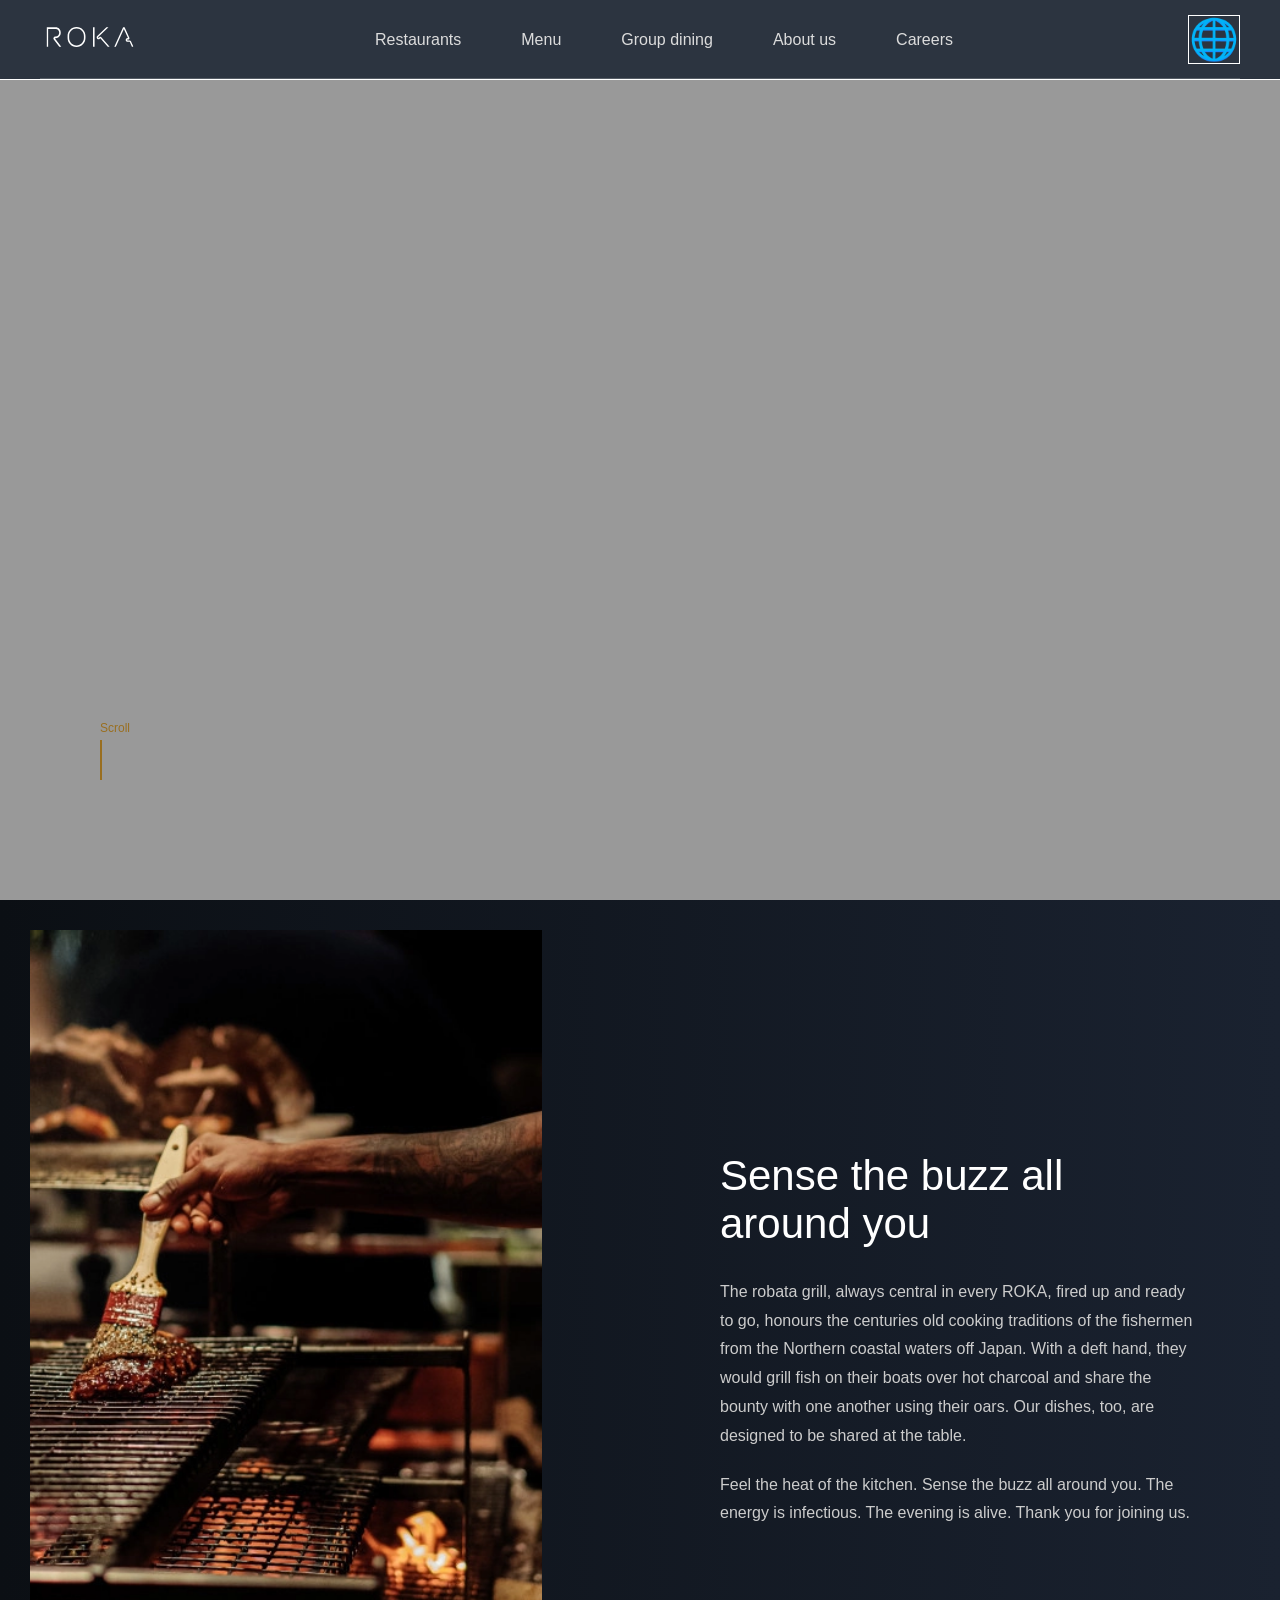
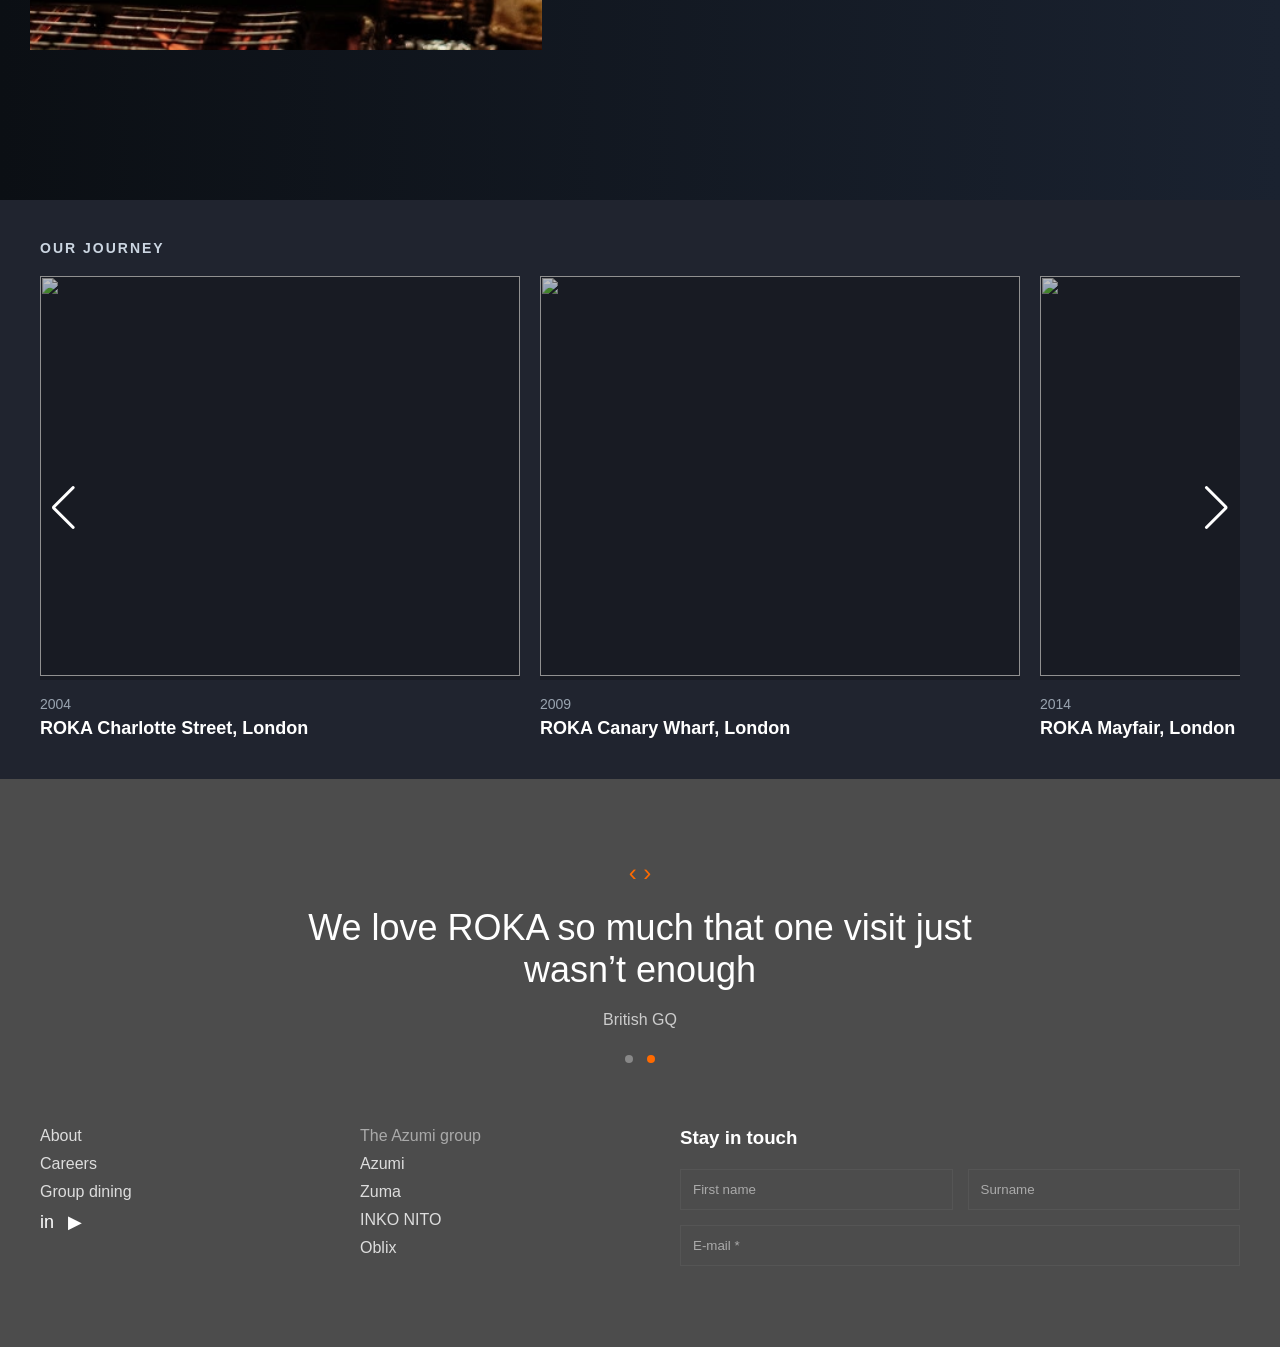
==== about.html @ 0e9c4a77 "first commit" ====
<!DOCTYPE html>
<html lang="en">
<head>
    <meta charset="UTF-8">
    <meta name="viewport" content="width=device-width, initial-scale=1.0">
    <title>About us</title>
    <link rel="stylesheet" href="style.css">
    <link rel="stylesheet" href="https://cdn.jsdelivr.net/npm/swiper/swiper-bundle.min.css"/>
    <style>
* {
  margin: 0;
  padding: 0;
  box-sizing: border-box;
  font-family: Arial, sans-serif;
}

.hero {
  position: relative;
  height: 100vh;
  color: white;
  overflow: hidden;
}

/* Background */
.hero-bg {
  position: absolute;
  width: 100%;
  height: 100%;
  background: url('/img/mount.jpg') no-repeat center/cover;
  background-attachment: fixed;
  z-index: -1;
}

/* Center Title */
.hero-title {
    color: white;
  position: absolute;
  top: 30%;
  left: 50%;
  transform: translate(-50%, -50%);
  font-size: 120px;
  letter-spacing: 20px;
  font-weight: 300;
}

/* Left Text */
.hero-left {
  position: absolute;
  bottom: 80px;
  left: 60px;
  max-width: 300px;
  font-size: 14px;
  opacity: 0.8;
}

/* Right Text */
.hero-right {
  position: absolute;
  bottom: 80px;
  right: 60px;
  max-width: 300px;
  font-size: 14px;
  text-align: right;
  opacity: 0.8;
  
}

/* Scroll Indicator */
.scroll {
  margin-top: 20px;
}

.scroll span {
  color: orange;
  font-size: 12px;
}

.line {
  width: 2px;
  height: 40px;
  background: orange;
  margin-top: 5px;
}

.about-section {
  display: flex;
  min-height: 100vh;
  background: linear-gradient(to right, #0b0f14, #1a2230);
  color: white;
}

/* LEFT IMAGE */
.about-image {
  width: 50%;
  position: relative;
}

.about-image img {
  width: 80%;
  height: 80%;
  object-fit: cover;
  margin: 30px;
}

/* SCROLL INDICATOR */
.scroll {
  position: absolute;
  bottom: 40px;
  left: 40px;
}

.scroll span {
  color: orange;
  font-size: 12px;
}

.scroll .line {
  width: 2px;
  height: 40px;
  background: orange;
  margin-top: 5px;
}

/* RIGHT CONTENT */
.about-content {
  width: 50%;
  padding: 100px 80px;
  display: flex;
  flex-direction: column;
  justify-content: center;
}

.about-content h2 {
  font-size: 42px;
  font-weight: 300;
  margin-bottom: 30px;
}

.about-content p {
  font-size: 16px;
  line-height: 1.8;
  margin-bottom: 20px;
  color: #ccc;
}


.journey {
  padding: 40px;
  background: #20242f;
}

.journey h2 {
  font-size: 14px;
  letter-spacing: 2px;
  margin-bottom: 20px;
  color: #cbd5e1;
}

/* Slide */
.swiper-slide {
  width: 480px;
}

/* Card */
.card {
  position: relative;
  overflow: hidden;
}

.card img {
  width: 100%;
  height: 400px;
  object-fit: cover;
  transition: 0.4s;
}

/* Overlay shadow */
.card::before {
  content: "";
  position: absolute;
  inset: 0;
  background: rgba(0,0,0,0.25);
}

/* Hover */
.card:hover img {
  transform: scale(1.05);
}

/* Info */
.info {
  margin-top: 15px;
}

.info span {
  font-size: 14px;
  color: #9aa5b1;
}

.info h3 {
  font-size: 18px;
  margin-top: 5px;
}

/* Arrows */
.swiper-button-next,
.swiper-button-prev {
  color: white;
}






    </style>

</head>
<body>

<header class="navbar">
<div class="logo">
  <a href="/">
    <img src="/img/logo.svg" class="logo-img" alt="Logo">
  </a>
</div>

  <nav class="nav-links">
    <div class="dropdown">
    <a href="#" id="restaurantBtn">Restaurants</a>

    <!-- DROPDOWN MENU -->
    <div class="dropdown-menu" id="dropdownMenu">
      <div class="dropdown-content">
        <a href="#">London</a>
        <a href="#">Dubai</a>
        <a href="#">Riyadh</a>
        <a href="#">Ithra</a>
      </div>
    </div>
  </div>
    <a href="/menu.html">Menu</a>
    <a href="/group.html">Group dining</a>
    <a href="/about.html">About us</a>
    <a href="/carear.html">Careers</a>
  </nav>

  <div class="nav-right">
    🌐
  </div>
</header>



<section class="hero">

  <!-- Background Image -->
  <div class="hero-bg"></div>

  <!-- Center Logo -->
  <h1 class="hero-title">ROKA</h1>

  <!-- Left Text -->
  <div class="hero-left">
    <p>
      A meeting place where food and drinks <br>
      are served around the robata (RO)
    </p>
    <div class="scroll">
      <span>Scroll</span>
      <div class="line"></div>
    </div>
  </div>

  <!-- Right Text -->
  <div class="hero-right">
    <p>
      Heat, warmth and an all-embracing <br>
      energy surround (KA)
    </p>
  </div>

</section>

<section class="about-section">

  <!-- Left Image -->
  <div class="about-image">
    <img src="/img/about2.webp" alt="grill">
    
    
  </div>

  <!-- Right Content -->
  <div class="about-content">
    <h2>Sense the buzz all around you</h2>

    <p>
      The robata grill, always central in every ROKA, fired up and ready to go,
      honours the centuries old cooking traditions of the fishermen from the
      Northern coastal waters off Japan. With a deft hand, they would grill fish
      on their boats over hot charcoal and share the bounty with one another
      using their oars. Our dishes, too, are designed to be shared at the table.
    </p>

    <p>
      Feel the heat of the kitchen. Sense the buzz all around you. The energy is
      infectious. The evening is alive. Thank you for joining us.
    </p>
  </div>

</section>

<section class="journey">
  <h2>OUR JOURNEY</h2>

  <div class="swiper mySwiper">
    <div class="swiper-wrapper">

      <!-- Slide 1 -->
      <div class="swiper-slide">
        <div class="card">
          <img src="https://images.unsplash.com/photo-1555396273-367ea4eb4db5">
        </div>
        <div class="info">
          <span>2004</span>
          <h3>ROKA Charlotte Street, London</h3>
        </div>
      </div>

      <!-- Slide 2 -->
      <div class="swiper-slide">
        <div class="card">
          <img src="https://images.unsplash.com/photo-1552566626-52f8b828add9">
        </div>
        <div class="info">
          <span>2009</span>
          <h3>ROKA Canary Wharf, London</h3>
        </div>
      </div>

      <!-- Slide 3 -->
      <div class="swiper-slide">
        <div class="card">
          <img src="https://images.unsplash.com/photo-1550966871-3ed3cdb5ed0c">
        </div>
        <div class="info">
          <span>2014</span>
          <h3>ROKA Mayfair, London</h3>
        </div>
      </div>

      <div class="swiper-slide">
        <div class="card">
          <img src="https://images.unsplash.com/photo-1550966871-3ed3cdb5ed0c">
        </div>
        <div class="info">
          <span>2014</span>
          <h3>ROKA Mayfair, London</h3>
        </div>
      </div>

    </div>

    <!-- Arrows -->
    <div class="swiper-button-next"></div>
    <div class="swiper-button-prev"></div>
  </div>
</section>











<footer class="footer">

  <!-- TOP TEXT / SLIDER -->
  <div class="footer-top">
    <div class="arrows">‹ ›</div>

    <h2>
      We love ROKA so much that one visit just wasn’t enough
    </h2>

    <p class="author">British GQ</p>

    <div class="dots">
      <span></span>
      <span class="active"></span>
    </div>
  </div>

  <!-- FOOTER CONTENT -->
  <div class="footer-content">

    <!-- LEFT -->
    <div class="footer-col">
      <a href="#">About</a>
      <a href="#">Careers</a>
      <a href="#">Group dining</a>

      <div class="social">
        <span>in</span>
        <span>▶</span>
      </div>
    </div>

    <!-- MIDDLE -->
    <div class="footer-col">
      <p class="heading">The Azumi group</p>
      <a href="#">Azumi</a>
      <a href="#">Zuma</a>
      <a href="#">INKO NITO</a>
      <a href="#">Oblix</a>
    </div>

    <!-- RIGHT FORM -->
    <div class="footer-col form">
      <h3>Stay in touch</h3>

      <div class="form-row">
        <input type="text" placeholder="First name">
        <input type="text" placeholder="Surname">
      </div>

      <input type="email" placeholder="E-mail *">

    </div>

  </div>

</footer>
<script src="https://cdn.jsdelivr.net/npm/swiper/swiper-bundle.min.js"></script>
<script>
var swiper = new Swiper(".mySwiper", {
  slidesPerView: "auto",
  spaceBetween: 20,
  loop: true,

  navigation: {
    nextEl: ".swiper-button-next",
    prevEl: ".swiper-button-prev",
  },
});
</script>

    
</body>
</html>
---- style.css ----
/* RESET */
* {
  margin: 0;
  padding: 0;
  box-sizing: border-box;
  font-family: 'Arial', sans-serif;
}

body {
  color: #fff;
}

/* NAVBAR */
.navbar {
  position: fixed;
  top: 0;
  width: 100%;
  height: 80px;
  background-color: #2c3440; /* dark bluish */
  display: flex;
  align-items: center;
  justify-content: space-between;
  padding: 0 40px;
  color: #fff;
  z-index: 100;
  border-bottom:1px solid white;
}

/* dropdown*/
.dropdown {
  position: relative;
}

/* DROPDOWN MENU */
.dropdown-menu {
  position: absolute;
  top: 55px; /* below navbar */
  left: 0;
  width: 1000px;
  height: 400px;
  background: #1f2732;
  padding: 20px;
  display: none;
}

/* LINKS */
.dropdown-content a {
  display: block;
  color: #ddd;
  text-decoration: none;
  padding: 10px 0;
  transition: 0.3s;
}

.dropdown-content a:hover {
  color: #fff;
}





/* LOGO */
.logo {
  font-size: 22px;
  letter-spacing: 6px;
  font-weight: 300;
}
.logo-img{
    height:20px;
    width: 100px;
    

}

/* CENTER NAV */
.nav-links {
  display: flex;
  gap: 60px;
  justify-content: space-evenly; /* spacing like screenshot */
}

.nav-links a {
  text-decoration: none;
  color: #dcdcdc;
  font-size: 16px;
  font-weight: 300;
  transition: 0.3s;
  
}

.nav-links a:hover {
  color: orange;
  border-bottom:1px solid orange;
}

/* RIGHT ICON */
.nav-right {
  font-size: 40px;
  cursor: pointer;
  border:1px solid white;
}

/* OPTIONAL BORDER LINE */
.navbar::after {
  content: "";
  position: absolute;
  bottom: 0;
  left: 40px;
  right: 40px;
  height: 1px;
  background: rgba(255,255,255,0.2);
  
}

/* HERO */
/* HERO SECTION */
.hero {
  position: relative;
  height: 100vh;
  overflow: hidden;
}

/* VIDEO STYLE */
.bg-video {
  position: absolute;
  top: 50%;
  left: 50%;
  width: 100%;
  height: 100%;
  object-fit: cover;
  transform: translate(-50%, -50%);
  z-index: -1;
}

/* DARK OVERLAY */
.hero::after {
  content: "";
  position: absolute;
  width: 100%;
  height: 100%;
  background: rgba(0,0,0,0.4);
  top: 0;
  left: 0;
}

/* CONTENT */
/* SECTION */
.roka-content {
  background-color: #2c3440;
  color: #dcdcdc;
  padding: 100px 20px;
}

/* CENTER CONTAINER */
.container {
  max-width: 900px;
  margin: auto;
}

/* HEADING */
.roka-content h1 {
  font-size: 42px;
  font-weight: 300;
  line-height: 1.4;
  margin-bottom: 30px;
}

/* PARAGRAPH */
.roka-content p {
  font-size: 18px;
  line-height: 1.7;
  margin-bottom: 40px;
  color: #bfbfbf;
}

/* HIGHLIGHT TEXT */
.highlight {
  color: #ff6a00; /* orange accent */
}

/* BUTTON */
.btn-outline {
  display: inline-block;
  padding: 12px 25px;
  border: 1px solid #ff6a00;
  color: #ff6a00;
  text-decoration: none;
  transition: 0.3s;
}

.btn-outline:hover {
  background-color: #ff6a00;
  color: #fff;
}

/* BUTTON */
.btn {
  padding: 10px 25px;
  border: 1px solid white;
  color: white;
  text-decoration: none;
}

/* ABOUT */
.about {
  padding: 80px 20px;
  text-align: center;
  background: #111;
}

.about h2 {
  margin-bottom: 20px;
  font-size: 30px;
}

.about p {
  max-width: 600px;
  margin: auto;
  line-height: 1.6;
}

/* SECTION */
.restaurant-section {
  background: #2c3440;
  padding: 60px 40px;
  color: white;
}

/* TABS */
.tabs {
  display: flex;
  gap: 30px;
  margin-bottom: 40px;
}

.tab {
  background: transparent;
  border: none;
  color: #aaa;
  font-size: 14px;
  letter-spacing: 1px;
  cursor: pointer;
  padding: 15px 25px;
  transition: 0.3s;
}

/* ACTIVE TAB */
.tab.active {
  background: #1f2732;
  color: #fff;
}

/* CARD */
.restaurant-card {
  position: relative;
  overflow: hidden;
}

/* IMAGE */
.restaurant-card img {
  width: 100%;
  height: 600px;
  object-fit: cover;
  display: block;
}

/* DARK OVERLAY */
.restaurant-card::after {
  content: "";
  position: absolute;
  inset: 0;
  background: linear-gradient(to right, rgba(0,0,0,0.7), transparent);
}

/* TEXT OVER IMAGE */
.overlay {
  position: absolute;
  top: 40px;
  left: 40px;
  z-index: 2;
}

/* NEW TAG */
.tag {
  border: 1px solid white;
  padding: 5px 10px;
  font-size: 12px;
  display: inline-block;
  margin-bottom: 15px;
}

/* TITLE */
.overlay h2 {
  font-size: 28px;
  font-weight: 400;
}

/* DESCRIPTION */
/* SECTION */
.events-section {
  background: #d9d8d3;
  padding: 80px 60px;
}

/* TITLE */
.section-title {
  font-size: 14px;
  letter-spacing: 2px;
  margin-bottom: 40px;
  color: #2c3440;
}

/* GRID */
.events-grid {
  display: grid;
  grid-template-columns: 1fr 1fr;
  gap: 50px 80px;
}


.events-grid a {
    text-decoration: none;
  
}


/* ITEM */
.event-item {
  display: flex;
  gap: 20px;
  align-items: flex-start;
}
.event-item:hover {
  display: flex;
  gap: 20px;
  align-items: flex-start;
  transform: translateY(-5px);
  transition: 0.3s;
  background-color: #FFFFFF;
  padding: 10px;


}

/* IMAGE */
.event-item img {
  width: 220px;
  height: 160px;
  object-fit: cover;
}

/* CONTENT */
.event-content h3 {
  font-size: 22px;
  margin-bottom: 8px;
  color: #2c3440;
}

.event-content h5 {
  font-size: 16px;
  margin-bottom: 8px;
  color: #444;
}

.event-content p {
  font-size: 14px;
  color: #777;
  margin-bottom: 10px;
}

/* LINK */
.event-content .an {
  color: #2c3440;
  text-decoration: none;
  border-bottom: 1px solid #ff6a00;
  padding-bottom: 2px;
}

/* BUTTON */
.events-btn {
  margin-top: 50px;
}

.btn-outline {
  padding: 10px 20px;
  border: 1px solid #ff6a00;
  color: #ff6a00;
  text-decoration: none;
  transition: 0.3s;
}

.btn-outline:hover {
  background: #ff6a00;
  color: #fff;
}

/* FOOTER */
/* FOOTER BASE */
.footer {
  background: url('https://images.unsplash.com/photo-1519681393784-d120267933ba') no-repeat center/cover;
  color: #fff;
  padding: 80px 40px;
  position: relative;
}

/* DARK OVERLAY */
.footer::before {
  content: "";
  position: absolute;
  inset: 0;
  background: rgba(0,0,0,0.7);
}

.footer * {
  position: relative;
  z-index: 2;
}

/* TOP SECTION */
.footer-top {
  text-align: center;
  margin-bottom: 60px;
}

.footer-top h2 {
  font-size: 36px;
  font-weight: 300;
  max-width: 700px;
  margin: 20px auto;
}

.author {
  color: #ccc;
  margin-bottom: 20px;
}

/* ARROWS */
.arrows {
  color: #ff6a00;
  font-size: 24px;
}

/* DOTS */
.dots span {
  display: inline-block;
  width: 8px;
  height: 8px;
  background: #888;
  border-radius: 50%;
  margin: 0 5px;
}

.dots .active {
  background: #ff6a00;
}

/* CONTENT GRID */
.footer-content {
  display: grid;
  grid-template-columns: 1fr 1fr 2fr;
  gap: 40px;
}

/* LINKS */
.footer-col a {
  display: block;
  color: #ddd;
  text-decoration: none;
  margin-bottom: 10px;
}

.footer-col a:hover {
  color: #fff;
}

/* HEADING */
.heading {
  margin-bottom: 10px;
  color: #aaa;
}

/* SOCIAL */
.social span {
  margin-right: 10px;
  font-size: 18px;
}

/* FORM */
.form h3 {
  margin-bottom: 20px;
}

.form-row {
  display: flex;
  gap: 15px;
  margin-bottom: 15px;
}

.form input {
  width: 100%;
  padding: 12px;
  background: transparent;
  border: 1px solid #555;
  color: #fff;
}

.form input::placeholder {
  color: #aaa;
}



/* =========================
   TABLET (<= 1024px)
========================= */
@media (max-width: 1024px) {

  /* NAVBAR */
  .nav-links {
    gap: 30px;
  }

  /* HERO TEXT */
  .roka-content h1 {
    font-size: 32px;
  }

  /* RESTAURANT IMAGE */
  .restaurant-card img {
    height: 450px;
  }

  /* EVENTS GRID */
  .events-grid {
    grid-template-columns: 1fr;
    gap: 40px;
  }

  /* FOOTER GRID */
  .footer-content {
    grid-template-columns: 1fr 1fr;
  }
}


/* =========================
   MOBILE (<= 768px)
========================= */
@media (max-width: 768px) {

  /* NAVBAR */
  .navbar {
    padding: 0 20px;
  }

  .nav-links {
    display: none; /* you can later add hamburger */
  }

  .logo {
    font-size: 24px;
    letter-spacing: 4px;
  }

  /* HERO TEXT */
  .roka-content {
    padding: 60px 20px;
  }

  .roka-content h1 {
    font-size: 26px;
  }

  .roka-content p {
    font-size: 16px;
  }

  /* RESTAURANT SECTION */
  .restaurant-section {
    padding: 40px 20px;
  }

  .restaurant-card img {
    height: 300px;
  }

  .overlay h2 {
    font-size: 20px;
  }

  /* EVENTS */
  .events-section {
    padding: 60px 20px;
  }

  .event-item {
    flex-direction: column;
  }

  .event-item img {
    width: 100%;
    height: 200px;
  }

  /* FOOTER */
  .footer {
    padding: 60px 20px;
  }

  .footer-content {
    grid-template-columns: 1fr;
  }

  .form-row {
    flex-direction: column;
  }

  .footer-top h2 {
    font-size: 24px;
  }
}


/* =========================
   SMALL MOBILE (<= 480px)
========================= */
@media (max-width: 480px) {

  .roka-content h1 {
    font-size: 22px;
  }

  .section-title {
    font-size: 12px;
  }

  .event-content h3 {
    font-size: 18px;
  }

  .event-content h5 {
    font-size: 14px;
  }

  .footer-top h2 {
    font-size: 20px;
  }

}


.dj-navbar {

  position: absolute;
  top: 81px;
  
  width: 100%;
  display: flex;
  justify-content: space-between;
  align-items: center;
  padding: 15px 40px;
  background: rgba(20, 30, 40, 0.9);
  color: white;
  z-index: 100;
  position: fixed;
}
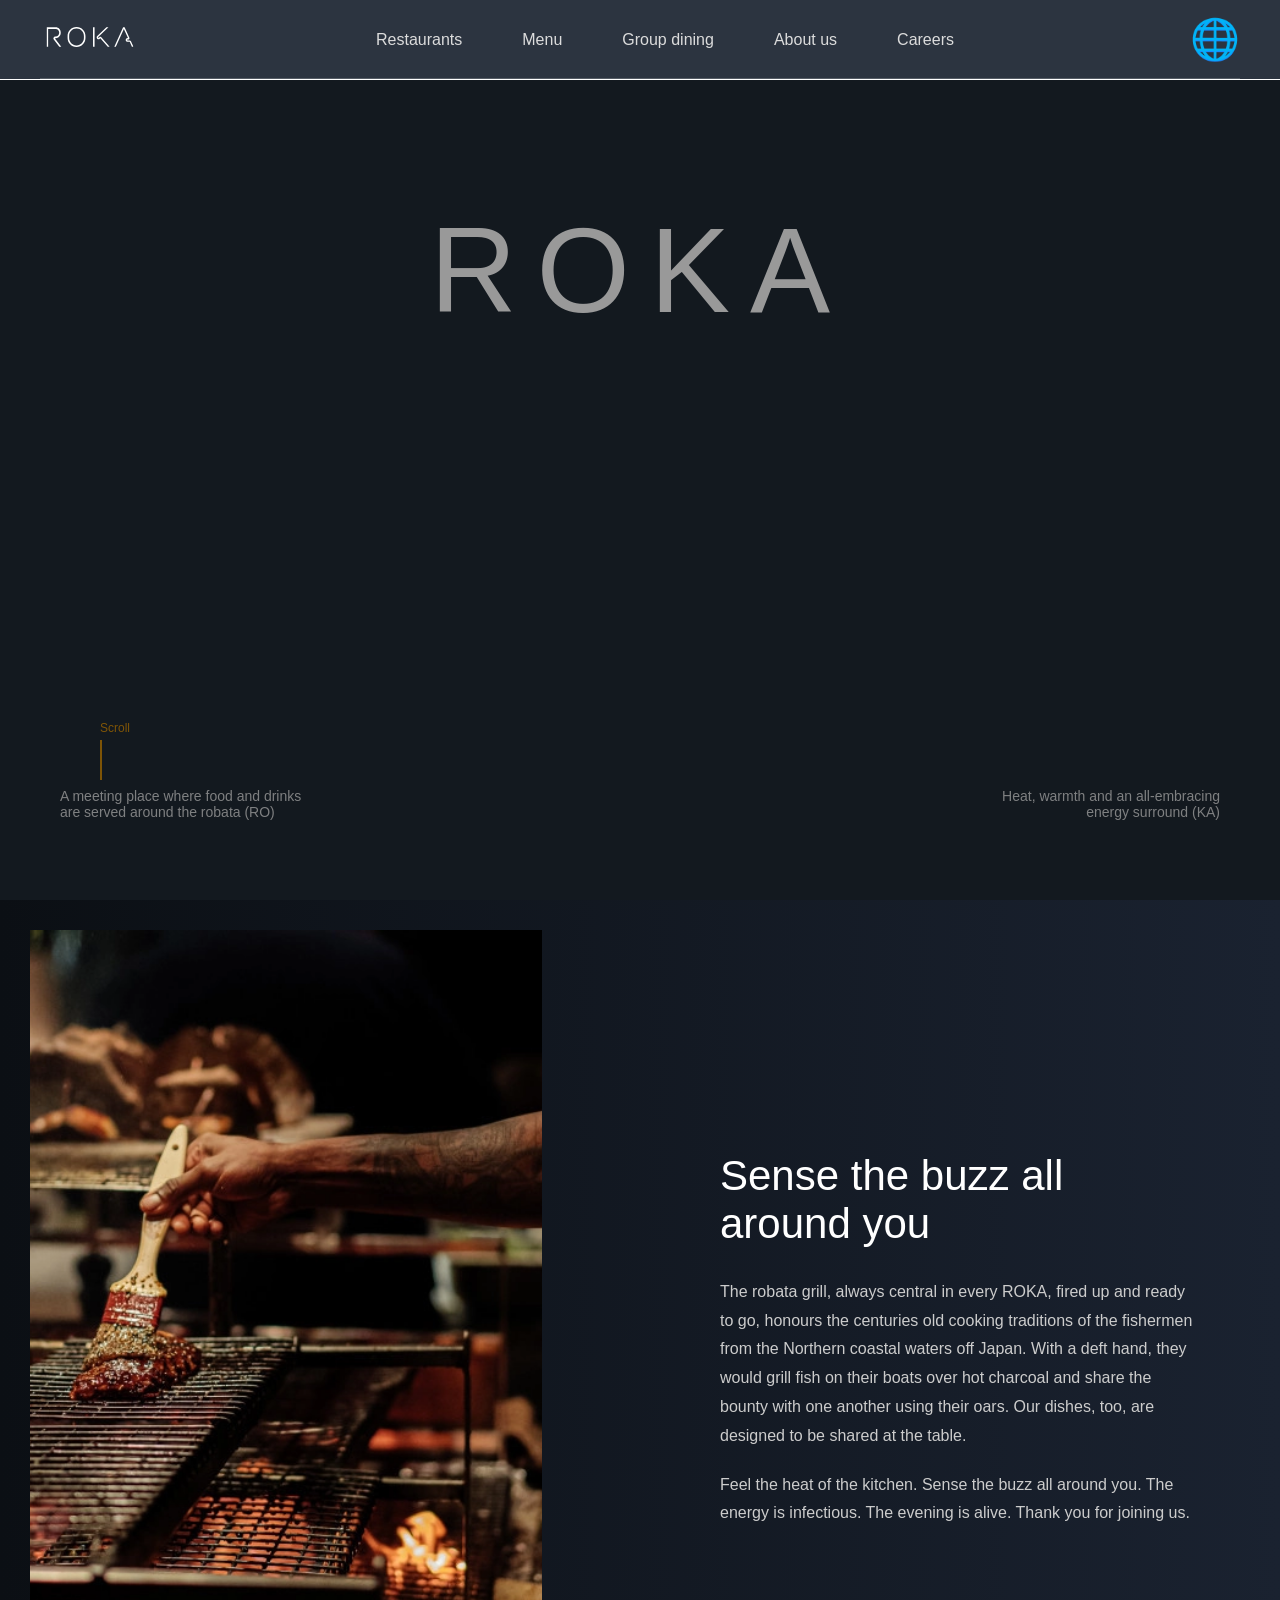
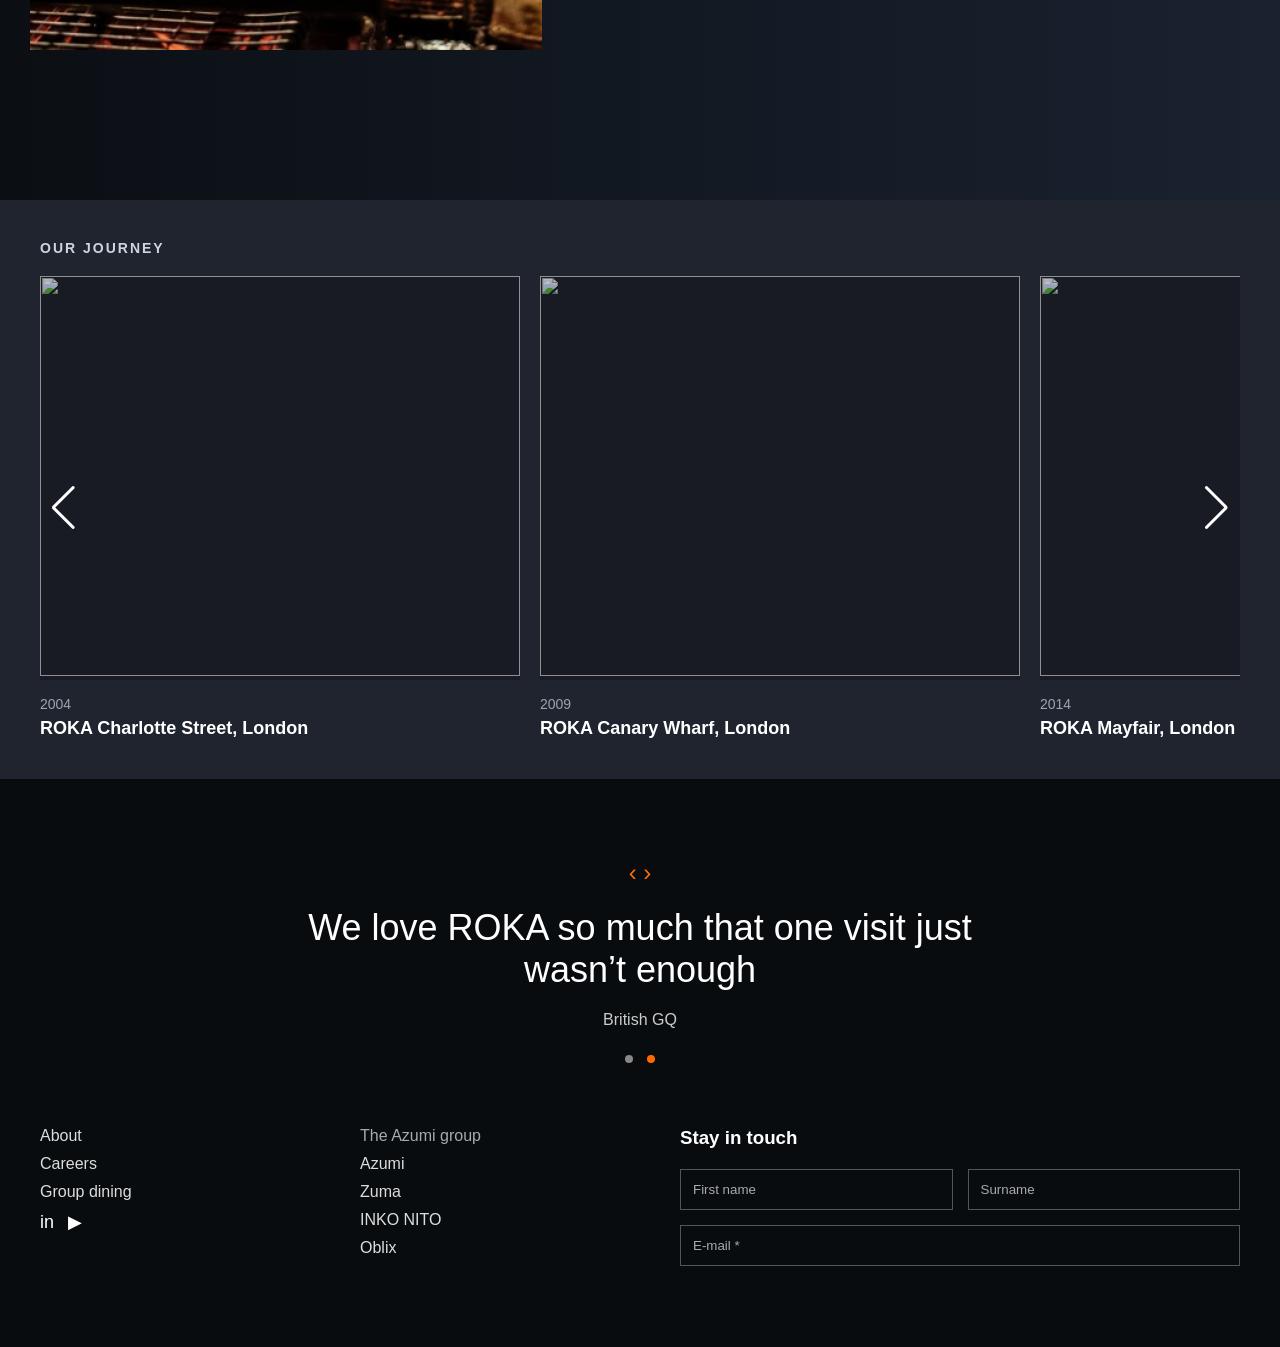
==== commit f377624c: "second commit without text file" ====
--- a/about.html
+++ b/about.html
@@ -208,6 +208,127 @@
   color: white;
 }
 
+/* ===================== */
+/* 📱 Tablet (<= 992px) */
+/* ===================== */
+@media (max-width: 992px) {
+
+  .hero-title {
+    font-size: 70px;
+    letter-spacing: 10px;
+  }
+
+  .hero-left,
+  .hero-right {
+    max-width: 220px;
+    font-size: 13px;
+    bottom: 60px;
+  }
+
+  .hero-left {
+    left: 30px;
+  }
+
+  .hero-right {
+    right: 30px;
+  }
+
+  .about-section {
+    flex-direction: column;
+  }
+
+  .about-image,
+  .about-content {
+    width: 100%;
+  }
+
+  .about-image img {
+    width: 90%;
+    height: auto;
+    margin: 20px auto;
+    display: block;
+  }
+
+  .about-content {
+    padding: 60px 40px;
+    text-align: center;
+  }
+
+  .about-content h2 {
+    font-size: 32px;
+  }
+
+  .swiper-slide {
+    width: 320px;
+  }
+}
+
+/* ===================== */
+/* 📱 Mobile (<= 600px) */
+/* ===================== */
+@media (max-width: 600px) {
+
+  .hero {
+    height: 90vh;
+  }
+
+  .hero-title {
+    font-size: 40px;
+    letter-spacing: 5px;
+    top: 35%;
+  }
+
+  .hero-left,
+  .hero-right {
+    position: static;
+    max-width: 100%;
+    text-align: center;
+    margin: 10px 20px;
+  }
+
+  .hero-left {
+    margin-top: 20px;
+  }
+
+  .hero-right {
+    margin-bottom: 20px;
+  }
+
+  .scroll {
+    position: static;
+    text-align: center;
+    margin-top: 20px;
+  }
+
+  .about-content {
+    padding: 40px 20px;
+  }
+
+  .about-content h2 {
+    font-size: 26px;
+  }
+
+  .about-content p {
+    font-size: 14px;
+  }
+
+  .swiper-slide {
+    width: 260px;
+  }
+
+  .card img {
+    height: 280px;
+  }
+
+  .journey {
+    padding: 20px;
+  }
+}
+img {
+  max-width: 100%;
+  height: auto;
+}
+
 
 
 
@@ -218,27 +339,32 @@
 </head>
 <body>
 
-<header class="navbar">
-<div class="logo">
-  <a href="/">
-    <img src="/img/logo.svg" class="logo-img" alt="Logo">
-  </a>
-</div>
-
-  <nav class="nav-links">
+ <header class="navbar">
+  <div class="logo">
+    <a href="/">
+      <img src="/img/logo.svg" class="logo-img" alt="Logo">
+    </a>
+  </div>
+
+  <!-- Hamburger -->
+  <div class="menu-toggle" id="menuToggle">
+    ☰
+  </div>
+
+  <nav class="nav-links" id="navLinks">
     <div class="dropdown">
-    <a href="#" id="restaurantBtn">Restaurants</a>
-
-    <!-- DROPDOWN MENU -->
-    <div class="dropdown-menu" id="dropdownMenu">
-      <div class="dropdown-content">
-        <a href="#">London</a>
-        <a href="#">Dubai</a>
-        <a href="#">Riyadh</a>
-        <a href="#">Ithra</a>
-      </div>
-    </div>
-  </div>
+      <a href="/resto.html" id="restaurantBtn">Restaurants</a>
+
+      <div class="dropdown-menu">
+        <div class="dropdown-content">
+          <a href="#">London</a>
+          <a href="#">Dubai</a>
+          <a href="#">Riyadh</a>
+          <a href="#">Ithra</a>
+        </div>
+      </div>
+    </div>
+
     <a href="/menu.html">Menu</a>
     <a href="/group.html">Group dining</a>
     <a href="/about.html">About us</a>
@@ -450,6 +576,6 @@
 });
 </script>
 
-    
+ <script src="script.js"></script>   
 </body>
 </html>
--- a/style.css
+++ b/style.css
@@ -7,7 +7,10 @@
 }
 
 body {
-  color: #fff;
+  margin: 0;
+  background: #1f2933;
+  font-family: Arial, sans-serif;
+  color: white;
 }
 
 /* NAVBAR */
@@ -98,7 +101,7 @@
 .nav-right {
   font-size: 40px;
   cursor: pointer;
-  border:1px solid white;
+ 
 }
 
 /* OPTIONAL BORDER LINE */
@@ -543,6 +546,10 @@
   }
 }
 
+  .menu-toggle {
+    display: none;
+  }
+
 
 /* =========================
    MOBILE (<= 768px)
@@ -550,13 +557,43 @@
 @media (max-width: 768px) {
 
   /* NAVBAR */
-  .navbar {
-    padding: 0 20px;
+   .menu-toggle {
+    display: block;
   }
 
   .nav-links {
-    display: none; /* you can later add hamburger */
-  }
+    position: fixed;
+    top: 80px;
+    left: -100%; /* hidden by default */
+    width: 100%;
+    height: calc(100vh - 80px);
+    background: #2c3440;
+    flex-direction: column;
+    align-items: center;
+    gap: 25px;
+    padding-top: 30px;
+    transition: 0.3s;
+  }
+
+  .nav-links.active {
+    left: 0; /* slide in */
+  }
+
+  /* DROPDOWN MOBILE */
+  .dropdown-menu {
+    position: static;
+    width: 100%;
+    height: auto;
+    display: none;
+    background: #1f2732;
+  }
+
+  .dropdown.active .dropdown-menu {
+    display: block;
+  }
+.nav-right{
+    display: none;
+}
 
   .logo {
     font-size: 24px;
